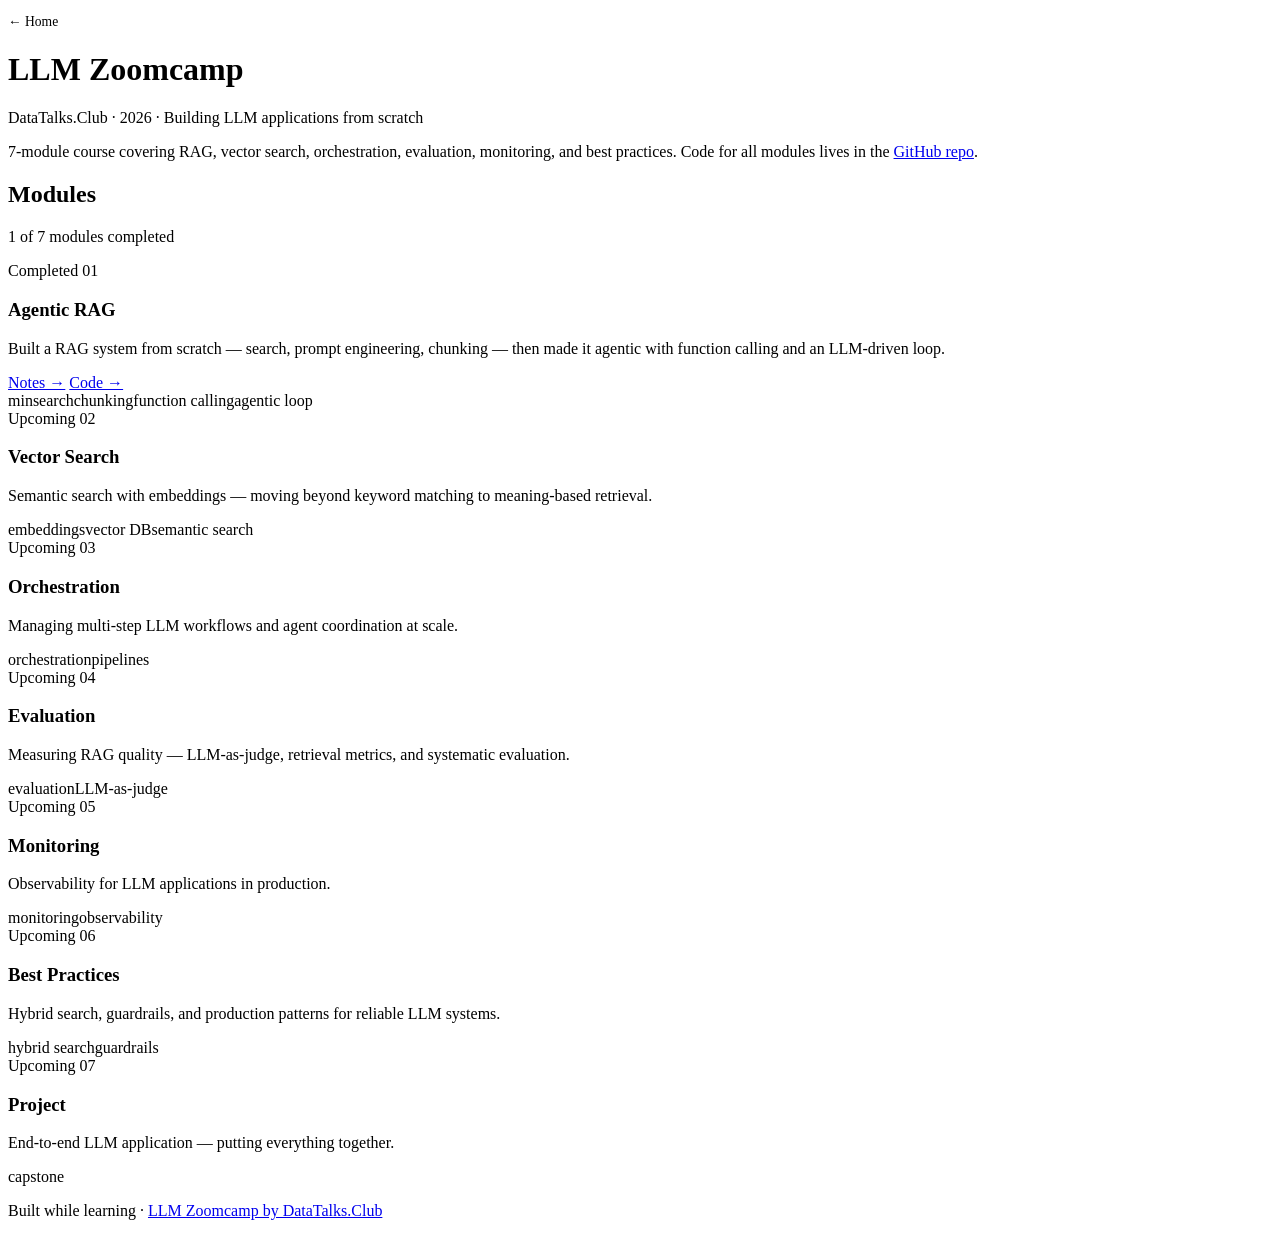
==== llm-zoomcamp/index.html @ 35f5f392 "Update code section wise" ====
<!DOCTYPE html>
<html lang="en">
<head>
  <meta charset="UTF-8" />
  <meta name="viewport" content="width=device-width, initial-scale=1.0" />
  <title>LLM Zoomcamp — Dipika Patil</title>
  <link rel="stylesheet" href="../style.css" />
</head>
<body>

  <header>
    <div class="container">
      <p class="breadcrumb"><a href="../">← Home</a></p>
      <h1>LLM Zoomcamp</h1>
      <p class="tagline">DataTalks.Club · 2026 · Building LLM applications from scratch</p>
    </div>
  </header>

  <main class="container">

    <section class="about">
      <p>
        7-module course covering RAG, vector search, orchestration, evaluation, monitoring, and best practices.
        Code for all modules lives in the
        <a href="https://github.com/dipikaspatil/LLM_Zoomcamp" target="_blank">GitHub repo</a>.
      </p>
    </section>

    <section class="modules">
      <h2>Modules</h2>
      <div class="progress-bar">
        <div class="progress-fill" style="width: 14%"></div>
      </div>
      <p class="progress-label">1 of 7 modules completed</p>

      <div class="grid">

        <div class="card done">
          <div class="card-header">
            <span class="badge done">Completed</span>
            <span class="module-num">01</span>
          </div>
          <h3>Agentic RAG</h3>
          <p>Built a RAG system from scratch — search, prompt engineering, chunking — then made it agentic with function calling and an LLM-driven loop.</p>
          <div class="card-links">
            <a href="01-agentic-rag/">Notes →</a>
            <a href="https://github.com/dipikaspatil/LLM_Zoomcamp/tree/main/01_agentic_rag" target="_blank">Code →</a>
          </div>
          <div class="tags">
            <span>minsearch</span><span>chunking</span><span>function calling</span><span>agentic loop</span>
          </div>
        </div>

        <div class="card upcoming">
          <div class="card-header">
            <span class="badge upcoming">Upcoming</span>
            <span class="module-num">02</span>
          </div>
          <h3>Vector Search</h3>
          <p>Semantic search with embeddings — moving beyond keyword matching to meaning-based retrieval.</p>
          <div class="tags">
            <span>embeddings</span><span>vector DB</span><span>semantic search</span>
          </div>
        </div>

        <div class="card upcoming">
          <div class="card-header">
            <span class="badge upcoming">Upcoming</span>
            <span class="module-num">03</span>
          </div>
          <h3>Orchestration</h3>
          <p>Managing multi-step LLM workflows and agent coordination at scale.</p>
          <div class="tags"><span>orchestration</span><span>pipelines</span></div>
        </div>

        <div class="card upcoming">
          <div class="card-header">
            <span class="badge upcoming">Upcoming</span>
            <span class="module-num">04</span>
          </div>
          <h3>Evaluation</h3>
          <p>Measuring RAG quality — LLM-as-judge, retrieval metrics, and systematic evaluation.</p>
          <div class="tags"><span>evaluation</span><span>LLM-as-judge</span></div>
        </div>

        <div class="card upcoming">
          <div class="card-header">
            <span class="badge upcoming">Upcoming</span>
            <span class="module-num">05</span>
          </div>
          <h3>Monitoring</h3>
          <p>Observability for LLM applications in production.</p>
          <div class="tags"><span>monitoring</span><span>observability</span></div>
        </div>

        <div class="card upcoming">
          <div class="card-header">
            <span class="badge upcoming">Upcoming</span>
            <span class="module-num">06</span>
          </div>
          <h3>Best Practices</h3>
          <p>Hybrid search, guardrails, and production patterns for reliable LLM systems.</p>
          <div class="tags"><span>hybrid search</span><span>guardrails</span></div>
        </div>

        <div class="card upcoming">
          <div class="card-header">
            <span class="badge upcoming">Upcoming</span>
            <span class="module-num">07</span>
          </div>
          <h3>Project</h3>
          <p>End-to-end LLM application — putting everything together.</p>
          <div class="tags"><span>capstone</span></div>
        </div>

      </div>
    </section>

  </main>

  <footer>
    <div class="container">
      <p>Built while learning · <a href="https://github.com/DataTalksClub/llm-zoomcamp" target="_blank">LLM Zoomcamp by DataTalks.Club</a></p>
    </div>
  </footer>

</body>
</html>
---- style.css ----
/* Breadcrumb */
.breadcrumb {
  font-size: 0.85rem;
  margin-bottom: 12px;
  color: var(--muted);
}
.breadcrumb a { color: var(--muted); text-decoration: none; }
.breadcrumb a:hover { color: var(--text); }

/* Comparison boxes */
.comparison {
  display: grid;
  grid-template-columns: 1fr 1fr;
  gap: 20px;
  margin-top: 16px;
  padding-bottom: 60px;
}

.compare-box {
  background: var(--card);
  border: 1px solid #ffffff08;
  border-radius: var(--radius);
  padding: 20px;
}

.compare-box.highlight {
  border-color: var(--purple);
}

.compare-box h4 {
  color: var(--muted);
  font-size: 0.85rem;
  text-transform: uppercase;
  letter-spacing: 0.05em;
  margin-bottom: 12px;
}

.compare-box pre {
  font-family: monospace;
  font-size: 0.85rem;
  color: var(--teal);
  line-height: 1.8;
  white-space: pre;
}

@media (max-width: 600px) {
  .comparison { grid-template-columns: 1fr; }
}
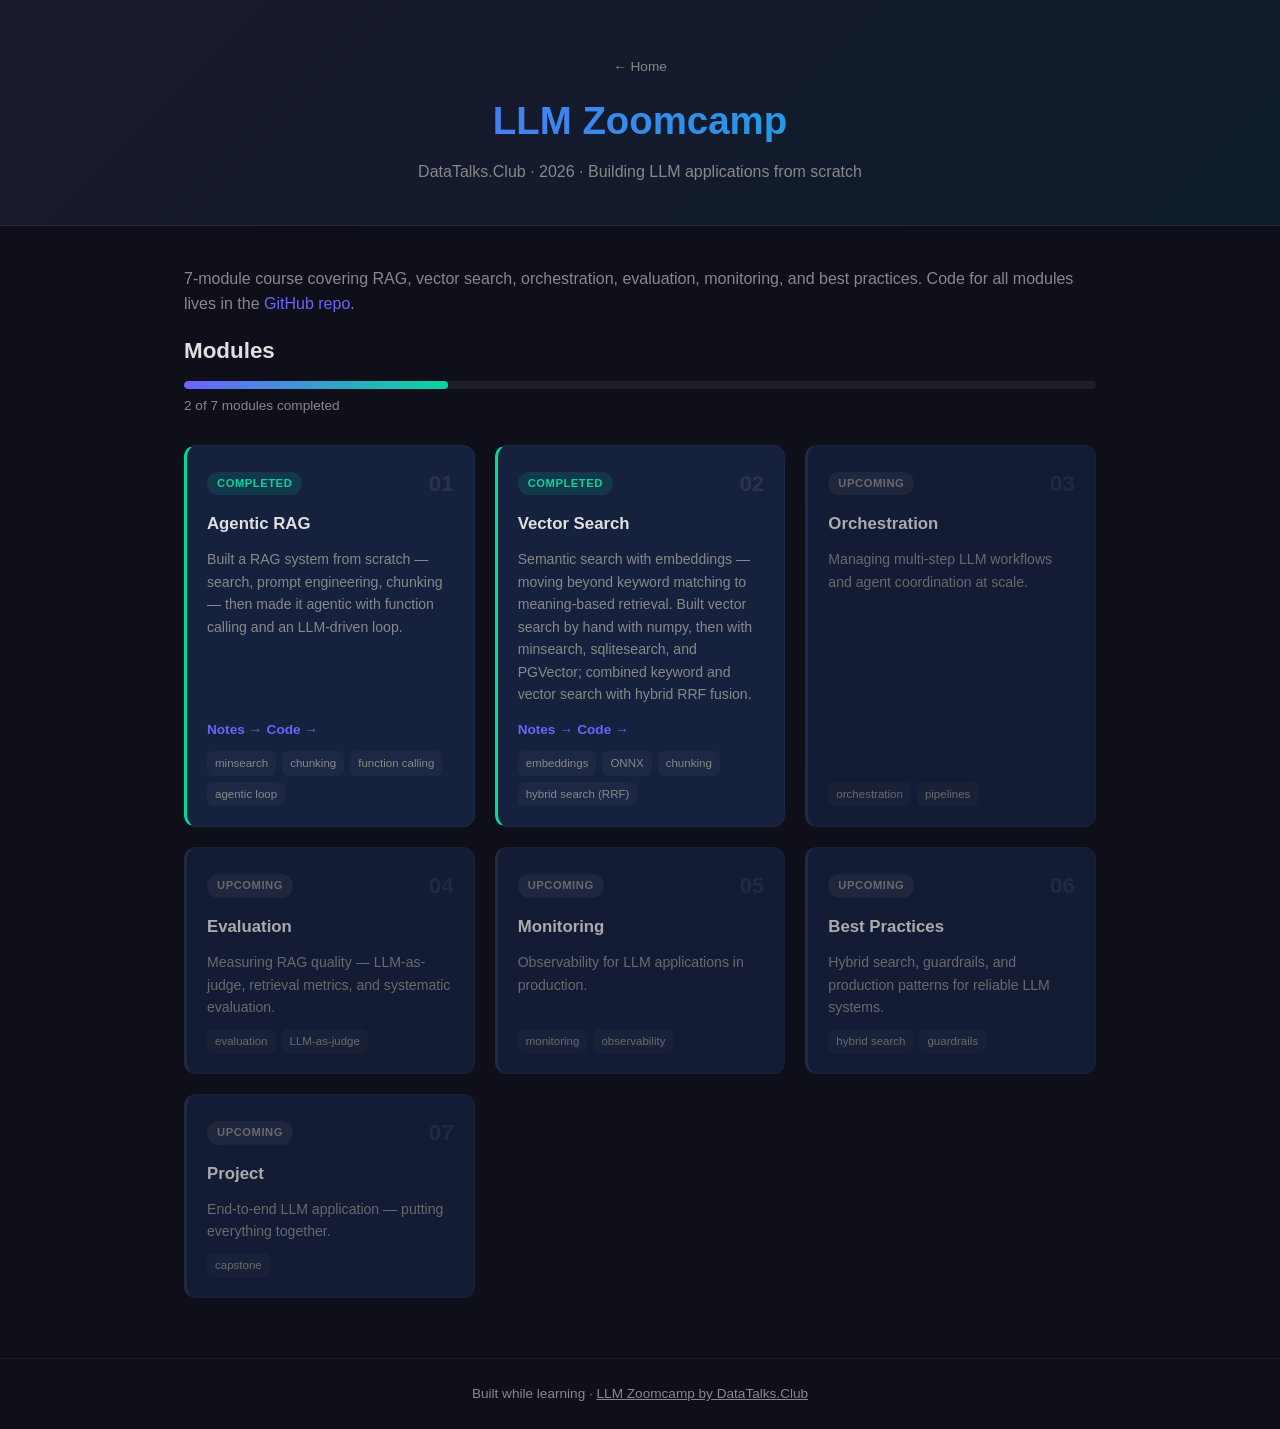
==== commit 369c779c: "Add Module 02 — Vector Search page, mark complete on overview Create llm-zoomcamp/02-vector-search/i" ====
--- a/llm-zoomcamp/index.html
+++ b/llm-zoomcamp/index.html
@@ -29,9 +29,9 @@
     <section class="modules">
       <h2>Modules</h2>
       <div class="progress-bar">
-        <div class="progress-fill" style="width: 14%"></div>
+        <div class="progress-fill" style="width: 29%"></div>
       </div>
-      <p class="progress-label">1 of 7 modules completed</p>
+      <p class="progress-label">2 of 7 modules completed</p>
 
       <div class="grid">
 
@@ -44,22 +44,26 @@
           <p>Built a RAG system from scratch — search, prompt engineering, chunking — then made it agentic with function calling and an LLM-driven loop.</p>
           <div class="card-links">
             <a href="01-agentic-rag/">Notes →</a>
-            <a href="https://github.com/dipikaspatil/LLM_Zoomcamp/tree/main/01_agentic_rag" target="_blank">Code →</a>
+            <a href="https://github.com/dipikaspatil/LLM_Zoomcamp/tree/main/01_Agentic_RAG" target="_blank">Code →</a>
           </div>
           <div class="tags">
             <span>minsearch</span><span>chunking</span><span>function calling</span><span>agentic loop</span>
           </div>
         </div>
 
-        <div class="card upcoming">
+        <div class="card done">
           <div class="card-header">
-            <span class="badge upcoming">Upcoming</span>
+            <span class="badge done">Completed</span>
             <span class="module-num">02</span>
           </div>
           <h3>Vector Search</h3>
-          <p>Semantic search with embeddings — moving beyond keyword matching to meaning-based retrieval.</p>
+          <p>Semantic search with embeddings — moving beyond keyword matching to meaning-based retrieval. Built vector search by hand with numpy, then with minsearch, sqlitesearch, and PGVector; combined keyword and vector search with hybrid RRF fusion.</p>
+          <div class="card-links">
+            <a href="02-vector-search/">Notes →</a>
+            <a href="https://github.com/dipikaspatil/LLM_Zoomcamp/tree/main/02_Vector_Search" target="_blank">Code →</a>
+          </div>
           <div class="tags">
-            <span>embeddings</span><span>vector DB</span><span>semantic search</span>
+            <span>embeddings</span><span>ONNX</span><span>chunking</span><span>hybrid search (RRF)</span>
           </div>
         </div>
 
--- a/style.css
+++ b/style.css
@@ -1,3 +1,205 @@
+*, *::before, *::after { box-sizing: border-box; margin: 0; padding: 0; }
+
+:root {
+  --purple:  #6C63FF;
+  --orange:  #F77F00;
+  --teal:    #06D6A0;
+  --blue:    #00B4D8;
+  --dark:    #0f0f1a;
+  --surface: #1a1a2e;
+  --card:    #16213e;
+  --text:    #e0e0e0;
+  --muted:   #888;
+  --radius:  12px;
+}
+
+body {
+  font-family: -apple-system, BlinkMacSystemFont, "Segoe UI", sans-serif;
+  background: var(--dark);
+  color: var(--text);
+  line-height: 1.6;
+}
+
+.container {
+  max-width: 960px;
+  margin: 0 auto;
+  padding: 0 24px;
+}
+
+/* Header */
+header {
+  background: linear-gradient(135deg, var(--surface) 0%, #0d1b2a 100%);
+  border-bottom: 1px solid #ffffff10;
+  padding: 56px 0 40px;
+  text-align: center;
+}
+
+header h1 {
+  font-size: 2.4rem;
+  font-weight: 700;
+  background: linear-gradient(90deg, var(--purple), var(--blue));
+  -webkit-background-clip: text;
+  -webkit-text-fill-color: transparent;
+}
+
+.tagline {
+  color: var(--muted);
+  margin-top: 8px;
+  font-size: 1rem;
+}
+
+.links {
+  margin-top: 20px;
+  display: flex;
+  justify-content: center;
+  gap: 16px;
+}
+
+.links a {
+  color: var(--blue);
+  text-decoration: none;
+  font-size: 0.9rem;
+  border: 1px solid var(--blue);
+  padding: 6px 16px;
+  border-radius: 20px;
+  transition: background 0.2s;
+}
+
+.links a:hover { background: var(--blue); color: #fff; }
+
+/* About */
+.about {
+  margin: 40px 0 16px;
+  color: var(--muted);
+  font-size: 1rem;
+}
+
+.about a { color: var(--purple); text-decoration: none; }
+.about a:hover { text-decoration: underline; }
+
+/* Modules */
+.modules h2 {
+  font-size: 1.4rem;
+  margin-bottom: 12px;
+  color: var(--text);
+}
+
+.progress-bar {
+  background: #ffffff10;
+  border-radius: 8px;
+  height: 8px;
+  margin-bottom: 6px;
+  overflow: hidden;
+}
+
+.progress-fill {
+  height: 100%;
+  background: linear-gradient(90deg, var(--purple), var(--teal));
+  border-radius: 8px;
+  transition: width 0.6s ease;
+}
+
+.progress-label {
+  color: var(--muted);
+  font-size: 0.85rem;
+  margin-bottom: 28px;
+}
+
+/* Grid */
+.grid {
+  display: grid;
+  grid-template-columns: repeat(auto-fill, minmax(260px, 1fr));
+  gap: 20px;
+  padding-bottom: 60px;
+}
+
+/* Card */
+.card {
+  background: var(--card);
+  border-radius: var(--radius);
+  padding: 20px;
+  border: 1px solid #ffffff08;
+  display: flex;
+  flex-direction: column;
+  gap: 10px;
+  transition: transform 0.2s, border-color 0.2s;
+}
+
+.card:hover { transform: translateY(-3px); border-color: #ffffff20; }
+
+.card.done  { border-left: 3px solid var(--teal); }
+.card.upcoming { border-left: 3px solid #ffffff15; opacity: 0.75; }
+
+.card-header {
+  display: flex;
+  justify-content: space-between;
+  align-items: center;
+}
+
+.badge {
+  font-size: 0.7rem;
+  font-weight: 600;
+  padding: 3px 10px;
+  border-radius: 12px;
+  text-transform: uppercase;
+  letter-spacing: 0.05em;
+}
+
+.badge.done     { background: #06D6A020; color: var(--teal); }
+.badge.upcoming { background: #ffffff10; color: var(--muted); }
+
+.module-num {
+  font-size: 1.4rem;
+  font-weight: 700;
+  color: #ffffff15;
+}
+
+.card h3 {
+  font-size: 1.05rem;
+  color: var(--text);
+}
+
+.card p {
+  font-size: 0.88rem;
+  color: var(--muted);
+  flex: 1;
+}
+
+.card-links a {
+  font-size: 0.85rem;
+  color: var(--purple);
+  text-decoration: none;
+  font-weight: 600;
+}
+
+.card-links a:hover { text-decoration: underline; }
+
+.tags {
+  display: flex;
+  flex-wrap: wrap;
+  gap: 6px;
+}
+
+.tags span {
+  font-size: 0.72rem;
+  background: #ffffff08;
+  color: var(--muted);
+  padding: 3px 8px;
+  border-radius: 6px;
+}
+
+/* Footer */
+footer {
+  border-top: 1px solid #ffffff10;
+  padding: 24px 0;
+  text-align: center;
+  color: var(--muted);
+  font-size: 0.85rem;
+}
+
+footer a { color: var(--muted); }
+footer a:hover { color: var(--text); }
+
 /* Breadcrumb */
 .breadcrumb {
   font-size: 0.85rem;
@@ -43,6 +245,9 @@
   white-space: pre;
 }
 
+/* Responsive */
 @media (max-width: 600px) {
+  header h1 { font-size: 1.8rem; }
+  .grid { grid-template-columns: 1fr; }
   .comparison { grid-template-columns: 1fr; }
-}
+}
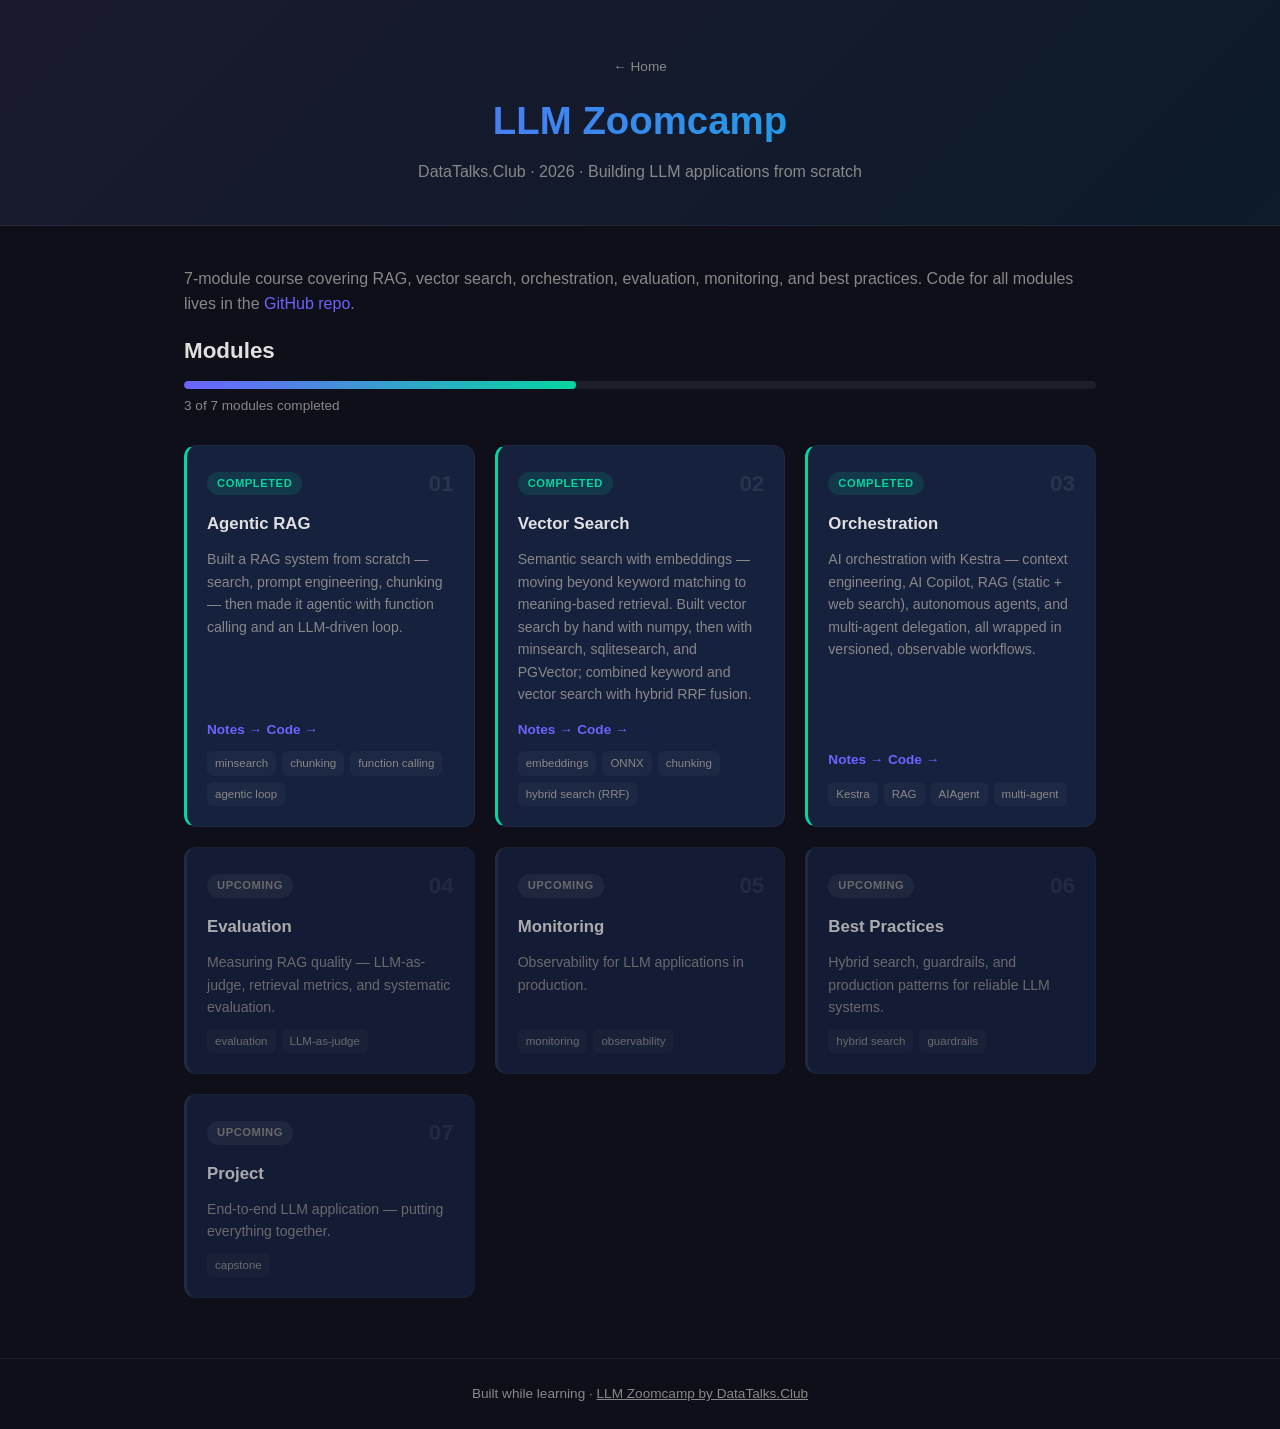
==== commit 460dfeda: "Add Module 03 (Orchestration) page and mark it complete Add llm-zoomcamp/03-orchestration/index.html" ====
--- a/llm-zoomcamp/index.html
+++ b/llm-zoomcamp/index.html
@@ -29,9 +29,9 @@
     <section class="modules">
       <h2>Modules</h2>
       <div class="progress-bar">
-        <div class="progress-fill" style="width: 29%"></div>
+        <div class="progress-fill" style="width: 43%"></div>
       </div>
-      <p class="progress-label">2 of 7 modules completed</p>
+      <p class="progress-label">3 of 7 modules completed</p>
 
       <div class="grid">
 
@@ -67,14 +67,20 @@
           </div>
         </div>
 
-        <div class="card upcoming">
+        <div class="card done">
           <div class="card-header">
-            <span class="badge upcoming">Upcoming</span>
+            <span class="badge done">Completed</span>
             <span class="module-num">03</span>
           </div>
           <h3>Orchestration</h3>
-          <p>Managing multi-step LLM workflows and agent coordination at scale.</p>
-          <div class="tags"><span>orchestration</span><span>pipelines</span></div>
+          <p>AI orchestration with Kestra — context engineering, AI Copilot, RAG (static + web search), autonomous agents, and multi-agent delegation, all wrapped in versioned, observable workflows.</p>
+          <div class="card-links">
+            <a href="03-orchestration/">Notes →</a>
+            <a href="https://github.com/dipikaspatil/LLM_Zoomcamp/tree/main/03_Orchestration" target="_blank">Code →</a>
+          </div>
+          <div class="tags">
+            <span>Kestra</span><span>RAG</span><span>AIAgent</span><span>multi-agent</span>
+          </div>
         </div>
 
         <div class="card upcoming">
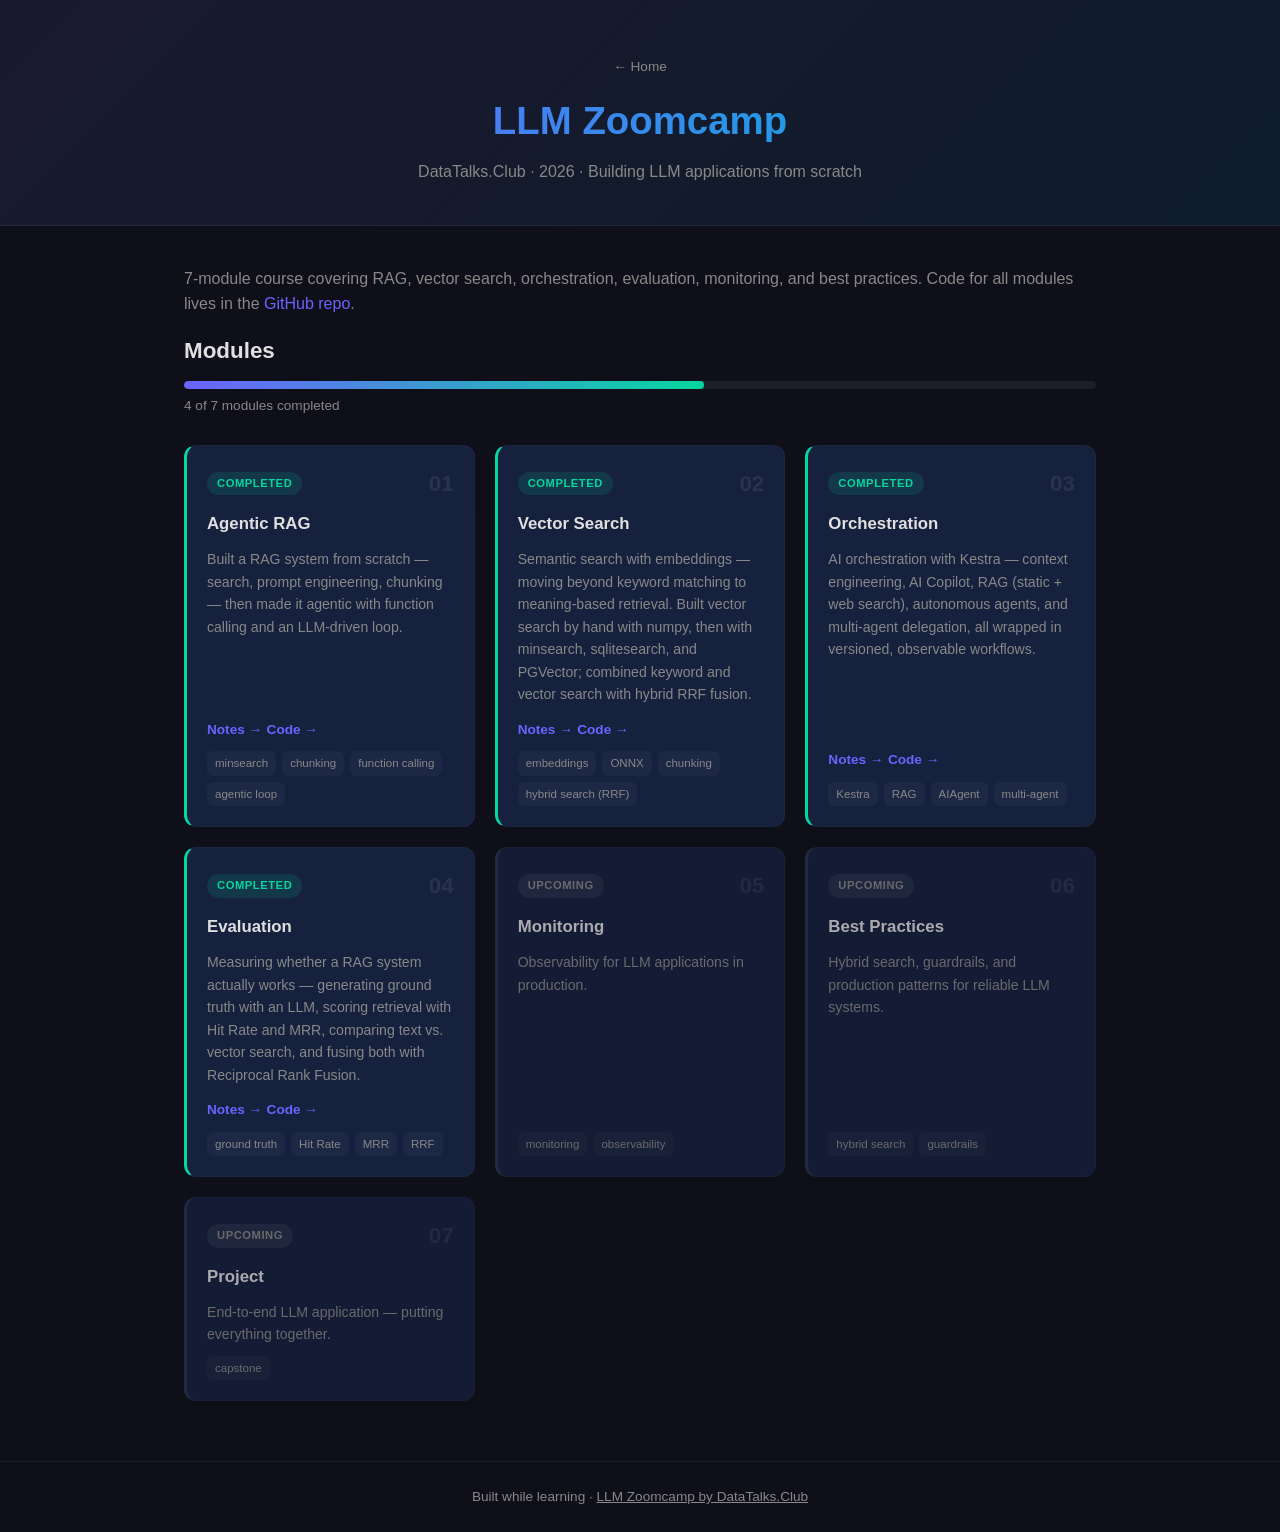
==== commit 82c607a6: "Add Module 04 — Evaluation page New page under llm-zoomcamp/04-evaluation/ covering ground truth gen" ====
--- a/llm-zoomcamp/index.html
+++ b/llm-zoomcamp/index.html
@@ -29,9 +29,9 @@
     <section class="modules">
       <h2>Modules</h2>
       <div class="progress-bar">
-        <div class="progress-fill" style="width: 43%"></div>
+        <div class="progress-fill" style="width: 57%"></div>
       </div>
-      <p class="progress-label">3 of 7 modules completed</p>
+      <p class="progress-label">4 of 7 modules completed</p>
 
       <div class="grid">
 
@@ -83,14 +83,20 @@
           </div>
         </div>
 
-        <div class="card upcoming">
+	<div class="card done">
           <div class="card-header">
-            <span class="badge upcoming">Upcoming</span>
+            <span class="badge done">Completed</span>
             <span class="module-num">04</span>
           </div>
           <h3>Evaluation</h3>
-          <p>Measuring RAG quality — LLM-as-judge, retrieval metrics, and systematic evaluation.</p>
-          <div class="tags"><span>evaluation</span><span>LLM-as-judge</span></div>
+          <p>Measuring whether a RAG system actually works — generating ground truth with an LLM, scoring retrieval with Hit Rate and MRR, comparing text vs. vector search, and fusing both with Reciprocal Rank Fusion.</p>
+          <div class="card-links">
+            <a href="04-evaluation/">Notes →</a>
+            <a href="https://github.com/dipikaspatil/LLM_Zoomcamp/tree/main/04_evaluation" target="_blank">Code →</a>
+          </div>
+          <div class="tags">
+            <span>ground truth</span><span>Hit Rate</span><span>MRR</span><span>RRF</span>
+          </div>
         </div>
 
         <div class="card upcoming">
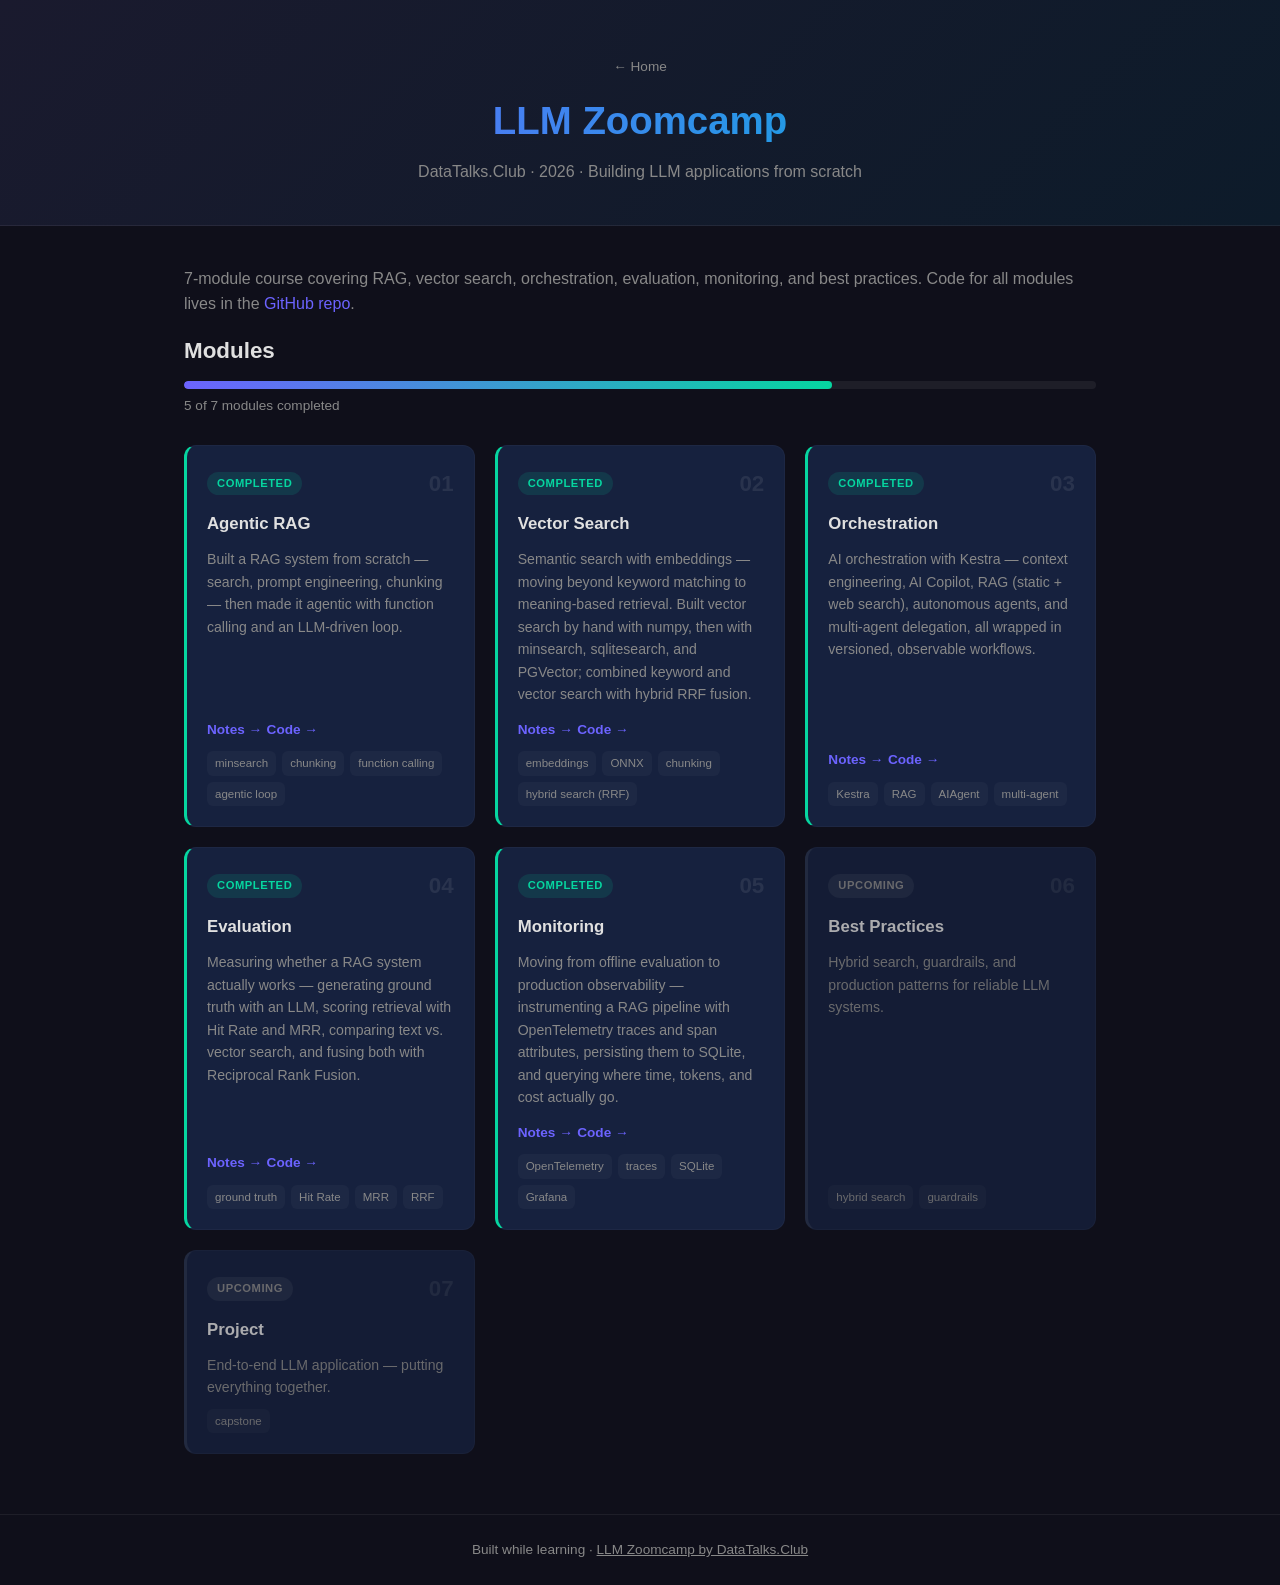
==== commit a8b92a42: "Add Module 05 — Monitoring page New page under llm-zoomcamp/05-monitoring/ covering the shift from o" ====
--- a/llm-zoomcamp/index.html
+++ b/llm-zoomcamp/index.html
@@ -29,9 +29,9 @@
     <section class="modules">
       <h2>Modules</h2>
       <div class="progress-bar">
-        <div class="progress-fill" style="width: 57%"></div>
+        <div class="progress-fill" style="width: 71%"></div>
       </div>
-      <p class="progress-label">4 of 7 modules completed</p>
+      <p class="progress-label">5 of 7 modules completed</p>
 
       <div class="grid">
 
@@ -99,14 +99,20 @@
           </div>
         </div>
 
-        <div class="card upcoming">
+        <div class="card done">
           <div class="card-header">
-            <span class="badge upcoming">Upcoming</span>
+            <span class="badge done">Completed</span>
             <span class="module-num">05</span>
           </div>
           <h3>Monitoring</h3>
-          <p>Observability for LLM applications in production.</p>
-          <div class="tags"><span>monitoring</span><span>observability</span></div>
+          <p>Moving from offline evaluation to production observability — instrumenting a RAG pipeline with OpenTelemetry traces and span attributes, persisting them to SQLite, and querying where time, tokens, and cost actually go.</p>
+          <div class="card-links">
+            <a href="05-monitoring/">Notes →</a>
+            <a href="https://github.com/dipikaspatil/LLM_Zoomcamp/tree/main/05_monitoring" target="_blank">Code →</a>
+          </div>
+          <div class="tags">
+            <span>OpenTelemetry</span><span>traces</span><span>SQLite</span><span>Grafana</span>
+          </div>
         </div>
 
         <div class="card upcoming">
